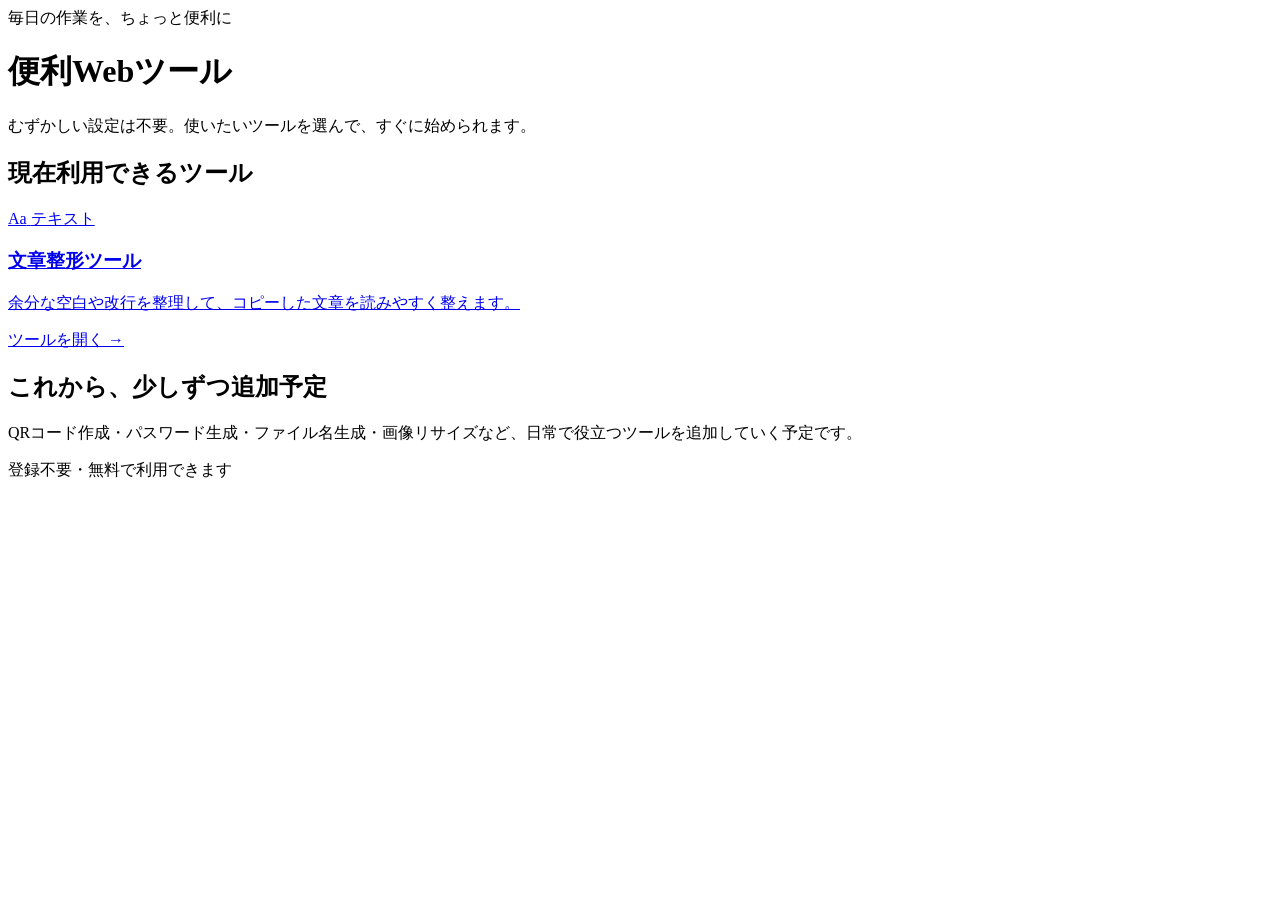
==== index.html @ d4bda5a1 "Add tools home page and README" ====
<!doctype html>
<html lang="ja">
<head>
  <meta charset="utf-8">
  <meta name="viewport" content="width=device-width, initial-scale=1">
  <meta name="theme-color" content="#fff5f8">
  <title>便利Webツール</title>
  <meta name="description" content="文章の整形など、日常の作業を少し便利にするシンプルなWebツール集。">
  <link rel="stylesheet" href="text_formatter/style.css">
</head>
<body>
  <main class="home-shell">
    <header class="home-header">
      <span class="eyebrow">毎日の作業を、ちょっと便利に</span>
      <h1>便利Webツール</h1>
      <p class="lead">むずかしい設定は不要。使いたいツールを選んで、すぐに始められます。</p>
    </header>
    <section aria-labelledby="available-title">
      <h2 id="available-title">現在利用できるツール</h2>
      <div class="tool-grid">
        <!-- ツールを追加するときは、この a.tool-card を複製してリンクと説明を変更します。 -->
        <a class="tool-card" href="text_formatter/index.html">
          <span class="tool-icon" aria-hidden="true">Aa</span>
          <span class="tag">テキスト</span>
          <h3>文章整形ツール</h3>
          <p>余分な空白や改行を整理して、コピーした文章を読みやすく整えます。</p>
          <span class="card-action">ツールを開く <span aria-hidden="true">→</span></span>
        </a>
      </div>
    </section>
    <aside class="coming-soon">
      <h2>これから、少しずつ追加予定</h2>
      <p>QRコード作成・パスワード生成・ファイル名生成・画像リサイズなど、日常で役立つツールを追加していく予定です。</p>
    </aside>
    <footer>登録不要・無料で利用できます</footer>
  </main>
</body>
</html>
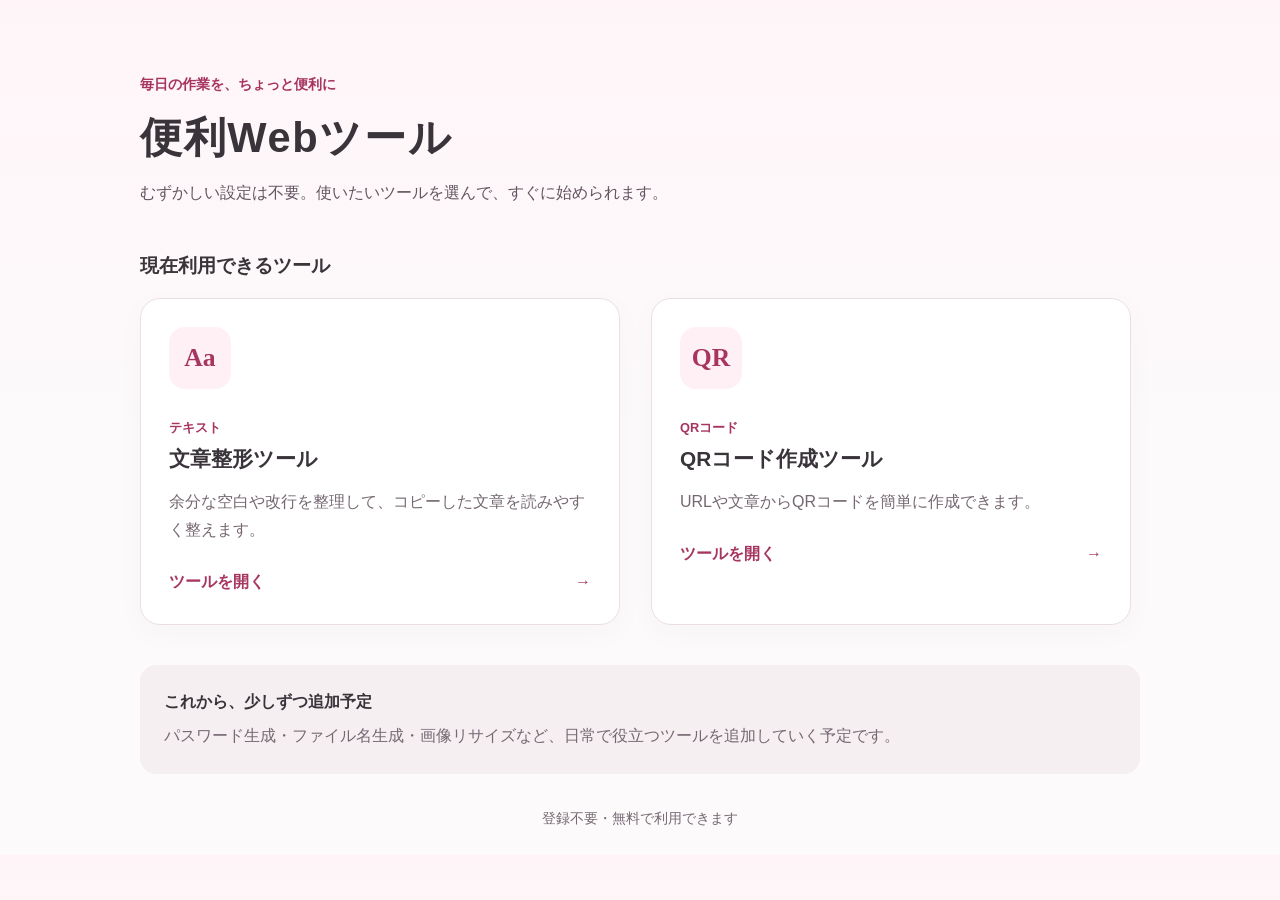
==== commit 85d8a6d1: "Add private browser-based QR generator and tool navigation" ====
--- a/index.html
+++ b/index.html
@@ -7,6 +7,7 @@
   <title>便利Webツール</title>
   <meta name="description" content="文章の整形など、日常の作業を少し便利にするシンプルなWebツール集。">
   <link rel="stylesheet" href="text_formatter/style.css">
+  <script src="source-guard.js" defer></script>
 </head>
 <body>
   <main class="home-shell">
@@ -26,11 +27,18 @@
           <p>余分な空白や改行を整理して、コピーした文章を読みやすく整えます。</p>
           <span class="card-action">ツールを開く <span aria-hidden="true">→</span></span>
         </a>
+        <a class="tool-card" href="qr_generator/index.html">
+          <span class="tool-icon" aria-hidden="true">QR</span>
+          <span class="tag">QRコード</span>
+          <h3>QRコード作成ツール</h3>
+          <p>URLや文章からQRコードを簡単に作成できます。</p>
+          <span class="card-action">ツールを開く <span aria-hidden="true">→</span></span>
+        </a>
       </div>
     </section>
     <aside class="coming-soon">
       <h2>これから、少しずつ追加予定</h2>
-      <p>QRコード作成・パスワード生成・ファイル名生成・画像リサイズなど、日常で役立つツールを追加していく予定です。</p>
+      <p>パスワード生成・ファイル名生成・画像リサイズなど、日常で役立つツールを追加していく予定です。</p>
     </aside>
     <footer>登録不要・無料で利用できます</footer>
   </main>
--- a/text_formatter/style.css
+++ b/text_formatter/style.css
@@ -0,0 +1,100 @@
+/* トップページと文章整形ツールで共有する、白と淡いピンクの配色。 */
+:root {
+  color-scheme: light;
+  --ink: #39333a;
+  --muted: #756872;
+  --accent: #a73560;
+  --accent-dark: #86274a;
+  --pink: #fff0f5;
+  --border: #eadfe5;
+}
+* { box-sizing: border-box; }
+body {
+  margin: 0;
+  background: linear-gradient(180deg, #fff5f8 0, #fcfafb 430px);
+  color: var(--ink);
+  font-family: "Yu Gothic", "Hiragino Kaku Gothic ProN", "Meiryo", sans-serif;
+  font-size: 16px;
+  line-height: 1.75;
+}
+button, textarea, input { font: inherit; }
+button, a, input, textarea { -webkit-tap-highlight-color: transparent; }
+a { color: var(--accent); }
+button, a, input, textarea { outline-offset: 4px; }
+:focus-visible { outline: 3px solid var(--accent); }
+h1, h2, h3, p { margin-top: 0; }
+h1 { font-size: clamp(1.8rem, 5vw, 2.6rem); letter-spacing: .04em; margin-bottom: 12px; line-height: 1.4; }
+h2 { font-size: 1.2rem; line-height: 1.6; margin-bottom: 16px; }
+h3 { font-size: 1.3rem; margin-bottom: 10px; }
+.app-shell, .home-shell { width: min(100% - 40px, 1000px); margin: auto; padding: 32px 0 24px; }
+.home-shell { max-width: 1040px; padding-top: 72px; }
+.app-header { margin-bottom: 30px; }
+.home-header { margin-bottom: 44px; }
+.eyebrow { display: block; color: var(--accent); font-size: .9rem; font-weight: 700; margin-bottom: 12px; }
+.lead { color: #625460; margin-bottom: 12px; }
+.privacy-note, .hint { font-size: .875rem; color: var(--muted); margin-bottom: 0; }
+.privacy-note { display: inline-block; background: white; border-radius: 8px; padding: 8px 12px; }
+.panel { background: white; border: 1px solid var(--border); border-radius: 18px; padding: 28px; margin-bottom: 24px; box-shadow: 0 5px 20px #57304405; }
+.section-heading { display: flex; align-items: center; justify-content: space-between; gap: 16px; margin-bottom: 16px; }
+.section-heading h2 { margin-bottom: 0; }
+.step { display: inline-flex; align-items: center; justify-content: center; width: 32px; height: 32px; border-radius: 50%; background: var(--pink); color: var(--accent); font-size: 1rem; font-weight: 700; flex-shrink: 0; margin-right: 10px; vertical-align: middle; }
+textarea { display: block; width: 100%; min-height: 230px; padding: 18px; border: 1px solid #ccbcc5; border-radius: 12px; background: #fff; color: var(--ink); resize: vertical; line-height: 1.8; }
+textarea::placeholder { color: #827680; opacity: 1; }
+textarea:focus { border-color: var(--accent); }
+textarea[readonly] { background: #fffcfd; }
+.counts { display: flex; flex-wrap: wrap; gap: 10px 32px; margin: 18px 0 8px; }
+.counts div { display: flex; align-items: baseline; gap: 10px; }
+.counts dt { font-size: .875rem; color: var(--muted); }
+.counts dd { font-size: 1.2rem; font-weight: 700; margin: 0; font-variant-numeric: tabular-nums; }
+.section-description { color: var(--muted); margin-bottom: 18px; }
+.options-grid { border: 0; margin: 0; padding: 0; display: grid; grid-template-columns: repeat(2, minmax(0, 1fr)); gap: 12px; }
+.option { display: flex; align-items: flex-start; gap: 12px; padding: 16px; border: 1px solid var(--border); border-radius: 12px; cursor: pointer; }
+.option:hover { background: #fff9fb; }
+.option:has(input:checked) { border-color: #e3aac0; background: #fff6f9; }
+.option input { width: 21px; height: 21px; flex-shrink: 0; margin: 4px 0 0; accent-color: var(--accent); cursor: pointer; }
+.option strong { display: block; font-size: .96rem; font-weight: 700; }
+.option small { display: block; color: var(--muted); font-size: .84rem; line-height: 1.6; margin-top: 5px; }
+.button { border-radius: 10px; min-height: 48px; padding: 10px 22px; border: 1px solid transparent; cursor: pointer; font-weight: 700; transition: background .15s; }
+.button-primary { background: var(--accent); color: white; min-height: 56px; padding: 12px 38px; font-size: 1.1rem; }
+.button-primary:hover:not(:disabled) { background: var(--accent-dark); }
+.button-secondary { background: var(--pink); color: var(--accent-dark); border-color: #e9b9cc; }
+.button-secondary:hover:not(:disabled) { background: #ffe2ed; }
+.button-quiet { background: #faf7f9; border-color: var(--border); color: #66565f; }
+.button-quiet:hover:not(:disabled) { background: #f2eaf0; }
+.button:disabled { opacity: .5; cursor: default; }
+.format-action { display: flex; align-items: center; justify-content: center; gap: 4px; margin: 26px 0 12px; }
+.format-action + .hint { text-align: center; }
+.result-panel { border-top: 4px solid #efbfd2; }
+.status { color: var(--accent-dark); min-height: 28px; margin: 12px 0 0; font-weight: 700; }
+.status.error { color: #a12c30; }
+dialog { width: min(440px, calc(100% - 32px)); border: 1px solid var(--border); border-radius: 18px; padding: 28px; color: var(--ink); box-shadow: 0 20px 80px #39203030; }
+dialog::backdrop { background: #39203060; }
+.dialog-actions { display: flex; flex-wrap: wrap; justify-content: flex-end; gap: 12px; }
+.dialog-actions .button-primary { min-height: 48px; font-size: 1rem; padding: 10px 22px; }
+footer { text-align: center; font-size: .875rem; color: var(--muted); margin-top: 32px; }
+.sr-only { position: absolute; width: 1px; height: 1px; padding: 0; margin: -1px; overflow: hidden; clip: rect(0, 0, 0, 0); white-space: nowrap; border: 0; }
+/* 新しいツールのカードは、このグリッドに追加するだけで並びます。 */
+.tool-grid { display: grid; grid-template-columns: repeat(auto-fit, minmax(min(100%, 280px), 1fr)); gap: 22px; }
+.tool-card { display: block; max-width: 480px; background: white; border: 1px solid var(--border); border-radius: 20px; padding: 28px; color: var(--ink); text-decoration: none; box-shadow: 0 8px 28px #7a3d5508; transition: border-color .15s, box-shadow .15s; }
+.tool-card:hover { border-color: #d285a3; box-shadow: 0 8px 28px #7a3d5514; }
+.tool-icon { display: flex; align-items: center; justify-content: center; width: 62px; height: 62px; border-radius: 16px; background: var(--pink); color: var(--accent); font-size: 1.6rem; font-family: Georgia, serif; font-weight: 700; margin-bottom: 24px; }
+.tag { color: var(--accent); font-size: .8rem; font-weight: 700; }
+.tool-card p { color: var(--muted); margin-bottom: 24px; }
+.card-action { color: var(--accent); font-weight: 700; display: flex; justify-content: space-between; }
+.coming-soon { margin-top: 40px; padding: 24px; border-radius: 16px; background: #f5eff2; }
+.coming-soon h2 { font-size: 1rem; margin-bottom: 8px; }
+.coming-soon p { color: var(--muted); margin-bottom: 0; }
+/* 狭い画面ではチェック項目を1列にして、操作しやすさを保ちます。 */
+@media (max-width: 640px) {
+  .app-shell, .home-shell { width: calc(100% - 28px); padding-top: 20px; }
+  .home-shell { padding-top: 42px; }
+  .panel { padding: 20px 16px; border-radius: 14px; }
+  .options-grid { grid-template-columns: 1fr; }
+  .section-heading { align-items: flex-start; flex-wrap: wrap; gap: 12px; }
+  .section-heading h2 { font-size: 1.05rem; }
+  .button { padding-left: 18px; padding-right: 18px; }
+  textarea { padding: 14px; }
+  .counts { gap: 8px 20px; }
+  .format-action .button { flex: 1; padding-left: 12px; padding-right: 12px; }
+  .tool-card { padding: 24px; }
+}
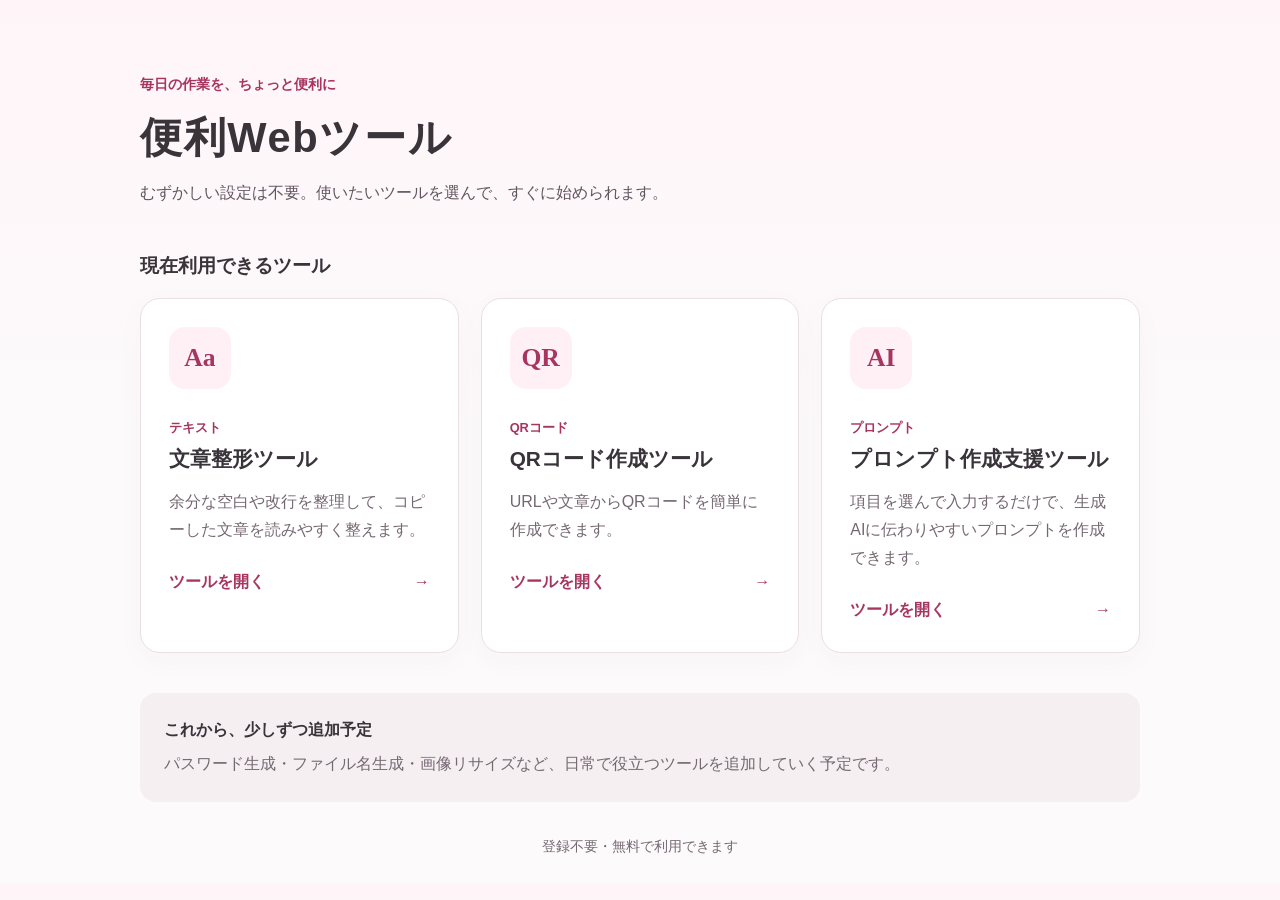
==== commit c79e3576: "Add beginner-friendly prompt builder tool" ====
--- a/index.html
+++ b/index.html
@@ -34,6 +34,13 @@
           <p>URLや文章からQRコードを簡単に作成できます。</p>
           <span class="card-action">ツールを開く <span aria-hidden="true">→</span></span>
         </a>
+        <a class="tool-card" href="prompt_builder/">
+          <span class="tool-icon" aria-hidden="true">AI</span>
+          <span class="tag">プロンプト</span>
+          <h3>プロンプト作成支援ツール</h3>
+          <p>項目を選んで入力するだけで、生成AIに伝わりやすいプロンプトを作成できます。</p>
+          <span class="card-action">ツールを開く <span aria-hidden="true">→</span></span>
+        </a>
       </div>
     </section>
     <aside class="coming-soon">
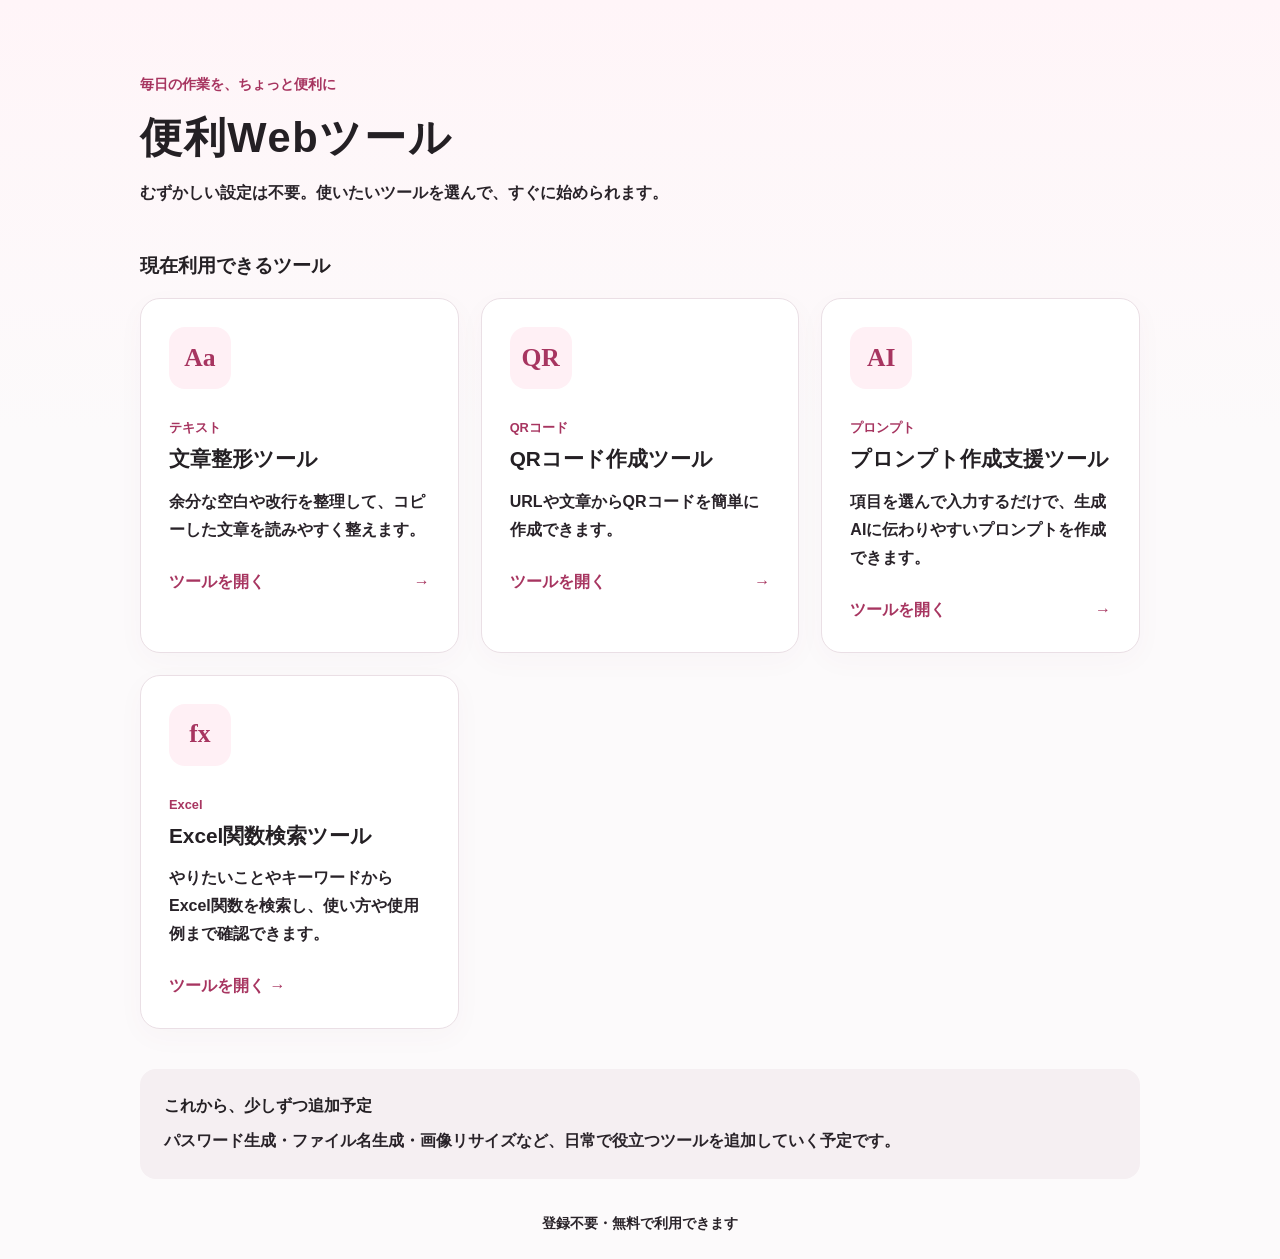
==== commit 3c307de8: "Add Excel function search with 201 functions and beginner guides" ====
--- a/index.html
+++ b/index.html
@@ -41,6 +41,13 @@
           <p>項目を選んで入力するだけで、生成AIに伝わりやすいプロンプトを作成できます。</p>
           <span class="card-action">ツールを開く <span aria-hidden="true">→</span></span>
         </a>
+        <a class="tool-card" href="excel_function_search/index.html">
+          <span class="tool-icon" aria-hidden="true">fx</span>
+          <span class="tag">Excel</span>
+          <h3>Excel関数検索ツール</h3>
+          <p>やりたいことやキーワードからExcel関数を検索し、使い方や使用例まで確認できます。</p>
+          <span class="card-action">ツールを開く →</span>
+        </a>
       </div>
     </section>
     <aside class="coming-soon">
--- a/text_formatter/style.css
+++ b/text_formatter/style.css
@@ -1,8 +1,8 @@
-/* トップページと文章整形ツールで共有する、白と淡いピンクの配色。 */
+/* 一覧と3つのアプリで共有する、白と淡いピンク・読みやすい濃い文字。 */
 :root {
   color-scheme: light;
-  --ink: #39333a;
-  --muted: #756872;
+  --ink: #242024;
+  --muted: #342e34;
   --accent: #a73560;
   --accent-dark: #86274a;
   --pink: #fff0f5;
@@ -15,6 +15,7 @@
   color: var(--ink);
   font-family: "Yu Gothic", "Hiragino Kaku Gothic ProN", "Meiryo", sans-serif;
   font-size: 16px;
+  font-weight: 500;
   line-height: 1.75;
 }
 button, textarea, input { font: inherit; }
@@ -31,7 +32,7 @@
 .app-header { margin-bottom: 30px; }
 .home-header { margin-bottom: 44px; }
 .eyebrow { display: block; color: var(--accent); font-size: .9rem; font-weight: 700; margin-bottom: 12px; }
-.lead { color: #625460; margin-bottom: 12px; }
+.lead { color: #292329; margin-bottom: 12px; }
 .privacy-note, .hint { font-size: .875rem; color: var(--muted); margin-bottom: 0; }
 .privacy-note { display: inline-block; background: white; border-radius: 8px; padding: 8px 12px; }
 .panel { background: white; border: 1px solid var(--border); border-radius: 18px; padding: 28px; margin-bottom: 24px; box-shadow: 0 5px 20px #57304405; }
@@ -39,7 +40,7 @@
 .section-heading h2 { margin-bottom: 0; }
 .step { display: inline-flex; align-items: center; justify-content: center; width: 32px; height: 32px; border-radius: 50%; background: var(--pink); color: var(--accent); font-size: 1rem; font-weight: 700; flex-shrink: 0; margin-right: 10px; vertical-align: middle; }
 textarea { display: block; width: 100%; min-height: 230px; padding: 18px; border: 1px solid #ccbcc5; border-radius: 12px; background: #fff; color: var(--ink); resize: vertical; line-height: 1.8; }
-textarea::placeholder { color: #827680; opacity: 1; }
+textarea::placeholder, input::placeholder { color: #514750; font-weight: 600; opacity: 1; }
 textarea:focus { border-color: var(--accent); }
 textarea[readonly] { background: #fffcfd; }
 .counts { display: flex; flex-wrap: wrap; gap: 10px 32px; margin: 18px 0 8px; }
@@ -59,7 +60,7 @@
 .button-primary:hover:not(:disabled) { background: var(--accent-dark); }
 .button-secondary { background: var(--pink); color: var(--accent-dark); border-color: #e9b9cc; }
 .button-secondary:hover:not(:disabled) { background: #ffe2ed; }
-.button-quiet { background: #faf7f9; border-color: var(--border); color: #66565f; }
+.button-quiet { background: #faf7f9; border-color: var(--border); color: var(--muted); }
 .button-quiet:hover:not(:disabled) { background: #f2eaf0; }
 .button:disabled { opacity: .5; cursor: default; }
 .format-action { display: flex; align-items: center; justify-content: center; gap: 4px; margin: 26px 0 12px; }
@@ -84,6 +85,12 @@
 .coming-soon { margin-top: 40px; padding: 24px; border-radius: 16px; background: #f5eff2; }
 .coming-soon h2 { font-size: 1rem; margin-bottom: 8px; }
 .coming-soon p { color: var(--muted); margin-bottom: 0; }
+/* 小さな補足説明も薄くせず、本文と同じようにはっきり表示します。 */
+.lead, .hint, .privacy-note, .section-description, .option small,
+.counts dt, .tool-card p, .coming-soon p, footer {
+  color: #292329;
+  font-weight: 600;
+}
 /* 狭い画面ではチェック項目を1列にして、操作しやすさを保ちます。 */
 @media (max-width: 640px) {
   .app-shell, .home-shell { width: calc(100% - 28px); padding-top: 20px; }
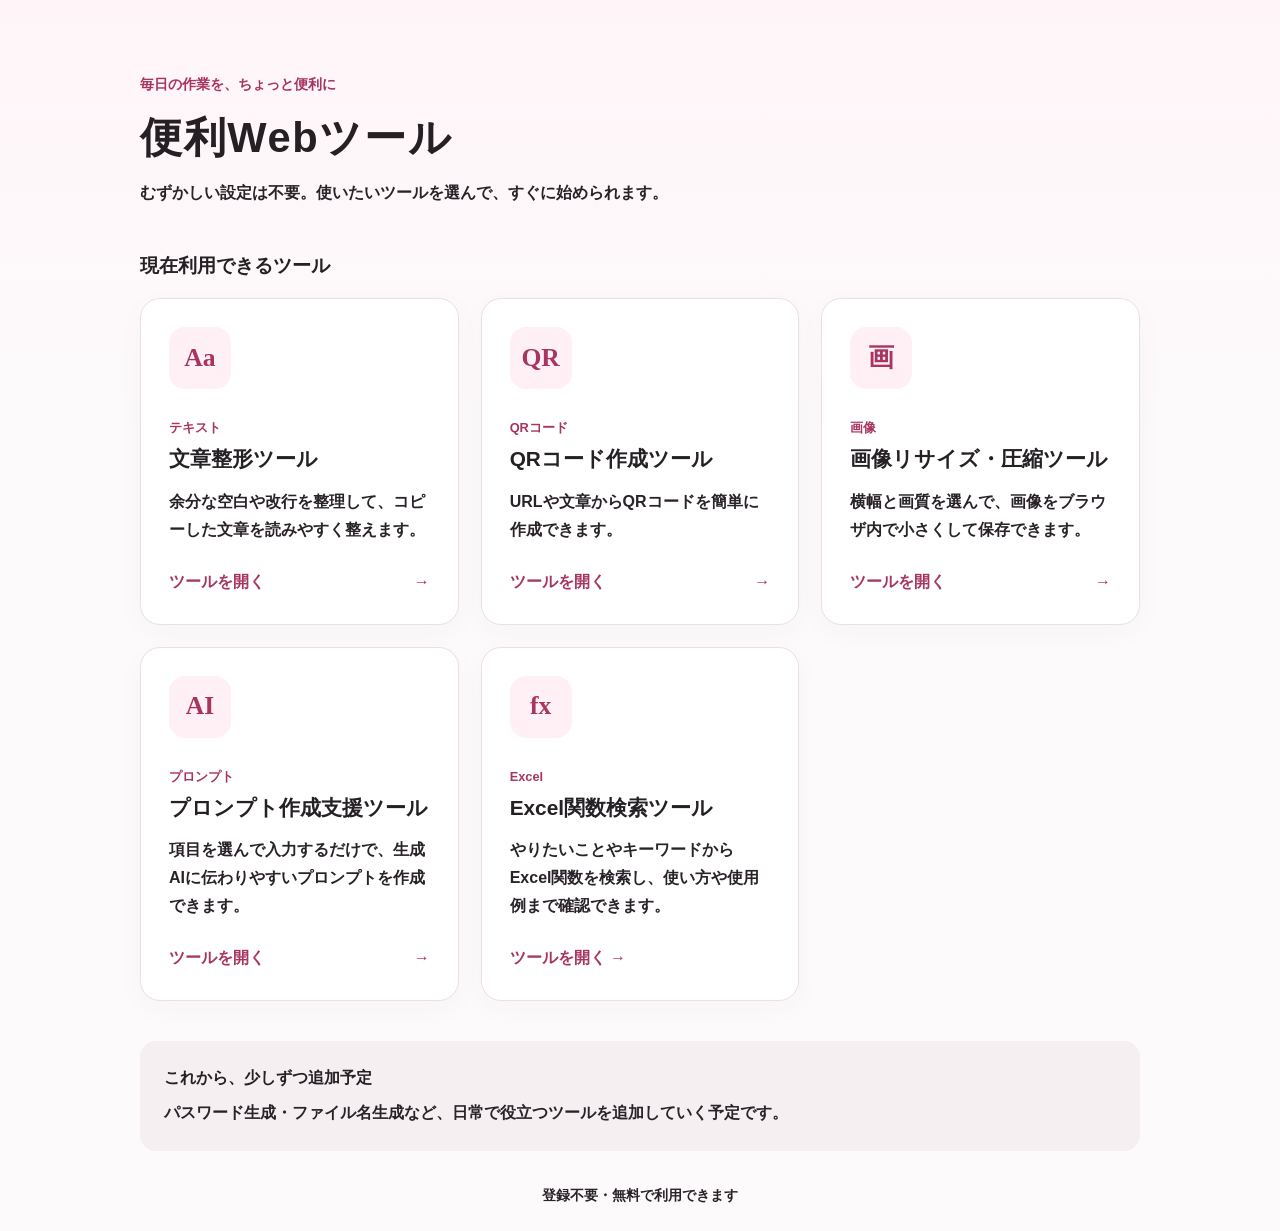
==== commit f8cbf785: "Link image resizer from tools home page and update README" ====
--- a/index.html
+++ b/index.html
@@ -34,6 +34,13 @@
           <p>URLや文章からQRコードを簡単に作成できます。</p>
           <span class="card-action">ツールを開く <span aria-hidden="true">→</span></span>
         </a>
+        <a class="tool-card" href="image_resizer/">
+          <span class="tool-icon" aria-hidden="true">画</span>
+          <span class="tag">画像</span>
+          <h3>画像リサイズ・圧縮ツール</h3>
+          <p>横幅と画質を選んで、画像をブラウザ内で小さくして保存できます。</p>
+          <span class="card-action">ツールを開く <span aria-hidden="true">→</span></span>
+        </a>
         <a class="tool-card" href="prompt_builder/">
           <span class="tool-icon" aria-hidden="true">AI</span>
           <span class="tag">プロンプト</span>
@@ -52,7 +59,7 @@
     </section>
     <aside class="coming-soon">
       <h2>これから、少しずつ追加予定</h2>
-      <p>パスワード生成・ファイル名生成・画像リサイズなど、日常で役立つツールを追加していく予定です。</p>
+      <p>パスワード生成・ファイル名生成など、日常で役立つツールを追加していく予定です。</p>
     </aside>
     <footer>登録不要・無料で利用できます</footer>
   </main>
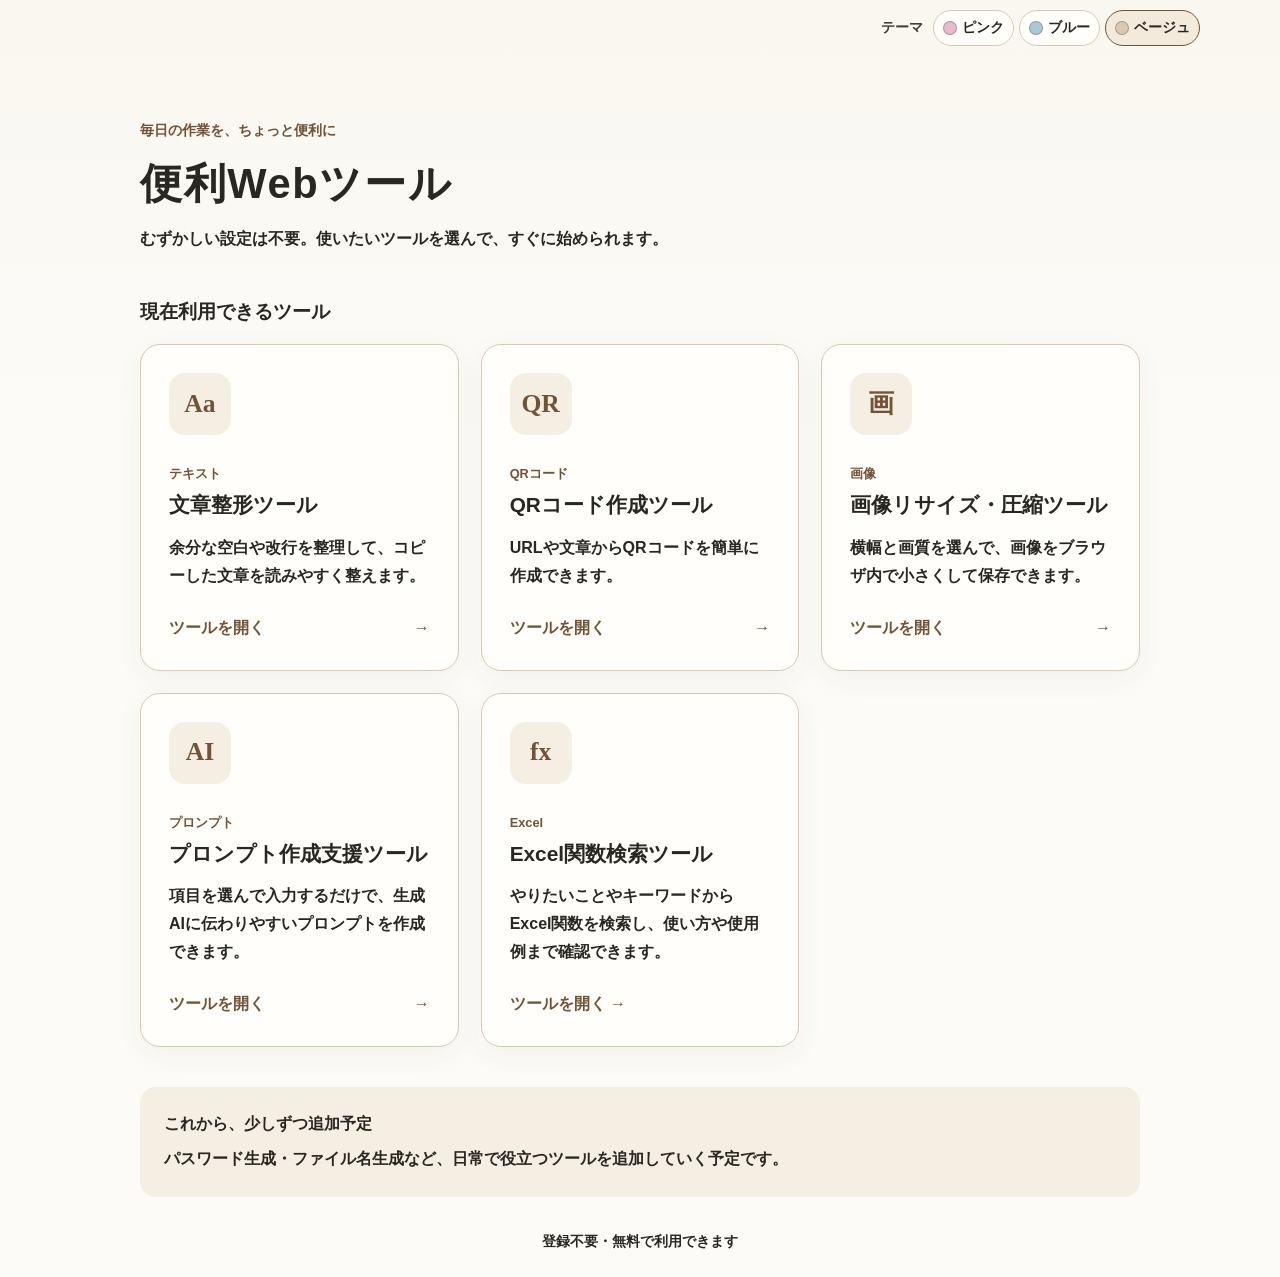
==== commit f25e8eb6: "Add shared pastel theme switcher across tools" ====
--- a/index.html
+++ b/index.html
@@ -1,67 +1,68 @@
-<!doctype html>
-<html lang="ja">
-<head>
-  <meta charset="utf-8">
-  <meta name="viewport" content="width=device-width, initial-scale=1">
-  <meta name="theme-color" content="#fff5f8">
-  <title>便利Webツール</title>
-  <meta name="description" content="文章の整形など、日常の作業を少し便利にするシンプルなWebツール集。">
-  <link rel="stylesheet" href="text_formatter/style.css">
-  <script src="source-guard.js" defer></script>
-</head>
-<body>
-  <main class="home-shell">
-    <header class="home-header">
-      <span class="eyebrow">毎日の作業を、ちょっと便利に</span>
-      <h1>便利Webツール</h1>
-      <p class="lead">むずかしい設定は不要。使いたいツールを選んで、すぐに始められます。</p>
-    </header>
-    <section aria-labelledby="available-title">
-      <h2 id="available-title">現在利用できるツール</h2>
-      <div class="tool-grid">
-        <!-- ツールを追加するときは、この a.tool-card を複製してリンクと説明を変更します。 -->
-        <a class="tool-card" href="text_formatter/index.html">
-          <span class="tool-icon" aria-hidden="true">Aa</span>
-          <span class="tag">テキスト</span>
-          <h3>文章整形ツール</h3>
-          <p>余分な空白や改行を整理して、コピーした文章を読みやすく整えます。</p>
-          <span class="card-action">ツールを開く <span aria-hidden="true">→</span></span>
-        </a>
-        <a class="tool-card" href="qr_generator/index.html">
-          <span class="tool-icon" aria-hidden="true">QR</span>
-          <span class="tag">QRコード</span>
-          <h3>QRコード作成ツール</h3>
-          <p>URLや文章からQRコードを簡単に作成できます。</p>
-          <span class="card-action">ツールを開く <span aria-hidden="true">→</span></span>
-        </a>
-        <a class="tool-card" href="image_resizer/">
-          <span class="tool-icon" aria-hidden="true">画</span>
-          <span class="tag">画像</span>
-          <h3>画像リサイズ・圧縮ツール</h3>
-          <p>横幅と画質を選んで、画像をブラウザ内で小さくして保存できます。</p>
-          <span class="card-action">ツールを開く <span aria-hidden="true">→</span></span>
-        </a>
-        <a class="tool-card" href="prompt_builder/">
-          <span class="tool-icon" aria-hidden="true">AI</span>
-          <span class="tag">プロンプト</span>
-          <h3>プロンプト作成支援ツール</h3>
-          <p>項目を選んで入力するだけで、生成AIに伝わりやすいプロンプトを作成できます。</p>
-          <span class="card-action">ツールを開く <span aria-hidden="true">→</span></span>
-        </a>
-        <a class="tool-card" href="excel_function_search/index.html">
-          <span class="tool-icon" aria-hidden="true">fx</span>
-          <span class="tag">Excel</span>
-          <h3>Excel関数検索ツール</h3>
-          <p>やりたいことやキーワードからExcel関数を検索し、使い方や使用例まで確認できます。</p>
-          <span class="card-action">ツールを開く →</span>
-        </a>
-      </div>
-    </section>
-    <aside class="coming-soon">
-      <h2>これから、少しずつ追加予定</h2>
-      <p>パスワード生成・ファイル名生成など、日常で役立つツールを追加していく予定です。</p>
-    </aside>
-    <footer>登録不要・無料で利用できます</footer>
-  </main>
-</body>
-</html>
+<!doctype html>
+<html lang="ja">
+<head>
+  <meta charset="utf-8">
+  <meta name="viewport" content="width=device-width, initial-scale=1">
+  <meta name="theme-color" content="#fff5f8">
+  <title>便利Webツール</title>
+  <meta name="description" content="文章の整形など、日常の作業を少し便利にするシンプルなWebツール集。">
+  <link rel="stylesheet" href="text_formatter/style.css?v=67001dac3128"><link rel="stylesheet" href="theme.css?v=1"><script src="theme.js?v=1"></script>
+  <script src="source-guard.js" defer></script>
+</head>
+<body>
+  <main class="home-shell">
+    <header class="home-header">
+      <span class="eyebrow">毎日の作業を、ちょっと便利に</span>
+      <h1>便利Webツール</h1>
+      <p class="lead">むずかしい設定は不要。使いたいツールを選んで、すぐに始められます。</p>
+    </header>
+    <section aria-labelledby="available-title">
+      <h2 id="available-title">現在利用できるツール</h2>
+      <div class="tool-grid">
+        <!-- ツールを追加するときは、この a.tool-card を複製してリンクと説明を変更します。 -->
+        <a class="tool-card" href="text_formatter/index.html">
+          <span class="tool-icon" aria-hidden="true">Aa</span>
+          <span class="tag">テキスト</span>
+          <h3>文章整形ツール</h3>
+          <p>余分な空白や改行を整理して、コピーした文章を読みやすく整えます。</p>
+          <span class="card-action">ツールを開く <span aria-hidden="true">→</span></span>
+        </a>
+        <a class="tool-card" href="qr_generator/index.html">
+          <span class="tool-icon" aria-hidden="true">QR</span>
+          <span class="tag">QRコード</span>
+          <h3>QRコード作成ツール</h3>
+          <p>URLや文章からQRコードを簡単に作成できます。</p>
+          <span class="card-action">ツールを開く <span aria-hidden="true">→</span></span>
+        </a>
+        <a class="tool-card" href="image_resizer/">
+          <span class="tool-icon" aria-hidden="true">画</span>
+          <span class="tag">画像</span>
+          <h3>画像リサイズ・圧縮ツール</h3>
+          <p>横幅と画質を選んで、画像をブラウザ内で小さくして保存できます。</p>
+          <span class="card-action">ツールを開く <span aria-hidden="true">→</span></span>
+        </a>
+        <a class="tool-card" href="prompt_builder/">
+          <span class="tool-icon" aria-hidden="true">AI</span>
+          <span class="tag">プロンプト</span>
+          <h3>プロンプト作成支援ツール</h3>
+          <p>項目を選んで入力するだけで、生成AIに伝わりやすいプロンプトを作成できます。</p>
+          <span class="card-action">ツールを開く <span aria-hidden="true">→</span></span>
+        </a>
+        <a class="tool-card" href="excel_function_search/index.html">
+          <span class="tool-icon" aria-hidden="true">fx</span>
+          <span class="tag">Excel</span>
+          <h3>Excel関数検索ツール</h3>
+          <p>やりたいことやキーワードからExcel関数を検索し、使い方や使用例まで確認できます。</p>
+          <span class="card-action">ツールを開く →</span>
+        </a>
+      </div>
+    </section>
+    <aside class="coming-soon">
+      <h2>これから、少しずつ追加予定</h2>
+      <p>パスワード生成・ファイル名生成など、日常で役立つツールを追加していく予定です。</p>
+    </aside>
+    <footer>登録不要・無料で利用できます</footer>
+  </main>
+</body>
+</html>
+
--- a/text_formatter/style.css
+++ b/text_formatter/style.css
@@ -1,107 +1,108 @@
-/* 一覧と3つのアプリで共有する、白と淡いピンク・読みやすい濃い文字。 */
-:root {
-  color-scheme: light;
-  --ink: #242024;
-  --muted: #342e34;
-  --accent: #a73560;
-  --accent-dark: #86274a;
-  --pink: #fff0f5;
-  --border: #eadfe5;
-}
-* { box-sizing: border-box; }
-body {
-  margin: 0;
-  background: linear-gradient(180deg, #fff5f8 0, #fcfafb 430px);
-  color: var(--ink);
-  font-family: "Yu Gothic", "Hiragino Kaku Gothic ProN", "Meiryo", sans-serif;
-  font-size: 16px;
-  font-weight: 500;
-  line-height: 1.75;
-}
-button, textarea, input { font: inherit; }
-button, a, input, textarea { -webkit-tap-highlight-color: transparent; }
-a { color: var(--accent); }
-button, a, input, textarea { outline-offset: 4px; }
-:focus-visible { outline: 3px solid var(--accent); }
-h1, h2, h3, p { margin-top: 0; }
-h1 { font-size: clamp(1.8rem, 5vw, 2.6rem); letter-spacing: .04em; margin-bottom: 12px; line-height: 1.4; }
-h2 { font-size: 1.2rem; line-height: 1.6; margin-bottom: 16px; }
-h3 { font-size: 1.3rem; margin-bottom: 10px; }
-.app-shell, .home-shell { width: min(100% - 40px, 1000px); margin: auto; padding: 32px 0 24px; }
-.home-shell { max-width: 1040px; padding-top: 72px; }
-.app-header { margin-bottom: 30px; }
-.home-header { margin-bottom: 44px; }
-.eyebrow { display: block; color: var(--accent); font-size: .9rem; font-weight: 700; margin-bottom: 12px; }
-.lead { color: #292329; margin-bottom: 12px; }
-.privacy-note, .hint { font-size: .875rem; color: var(--muted); margin-bottom: 0; }
-.privacy-note { display: inline-block; background: white; border-radius: 8px; padding: 8px 12px; }
-.panel { background: white; border: 1px solid var(--border); border-radius: 18px; padding: 28px; margin-bottom: 24px; box-shadow: 0 5px 20px #57304405; }
-.section-heading { display: flex; align-items: center; justify-content: space-between; gap: 16px; margin-bottom: 16px; }
-.section-heading h2 { margin-bottom: 0; }
-.step { display: inline-flex; align-items: center; justify-content: center; width: 32px; height: 32px; border-radius: 50%; background: var(--pink); color: var(--accent); font-size: 1rem; font-weight: 700; flex-shrink: 0; margin-right: 10px; vertical-align: middle; }
-textarea { display: block; width: 100%; min-height: 230px; padding: 18px; border: 1px solid #ccbcc5; border-radius: 12px; background: #fff; color: var(--ink); resize: vertical; line-height: 1.8; }
-textarea::placeholder, input::placeholder { color: #514750; font-weight: 600; opacity: 1; }
-textarea:focus { border-color: var(--accent); }
-textarea[readonly] { background: #fffcfd; }
-.counts { display: flex; flex-wrap: wrap; gap: 10px 32px; margin: 18px 0 8px; }
-.counts div { display: flex; align-items: baseline; gap: 10px; }
-.counts dt { font-size: .875rem; color: var(--muted); }
-.counts dd { font-size: 1.2rem; font-weight: 700; margin: 0; font-variant-numeric: tabular-nums; }
-.section-description { color: var(--muted); margin-bottom: 18px; }
-.options-grid { border: 0; margin: 0; padding: 0; display: grid; grid-template-columns: repeat(2, minmax(0, 1fr)); gap: 12px; }
-.option { display: flex; align-items: flex-start; gap: 12px; padding: 16px; border: 1px solid var(--border); border-radius: 12px; cursor: pointer; }
-.option:hover { background: #fff9fb; }
-.option:has(input:checked) { border-color: #e3aac0; background: #fff6f9; }
-.option input { width: 21px; height: 21px; flex-shrink: 0; margin: 4px 0 0; accent-color: var(--accent); cursor: pointer; }
-.option strong { display: block; font-size: .96rem; font-weight: 700; }
-.option small { display: block; color: var(--muted); font-size: .84rem; line-height: 1.6; margin-top: 5px; }
-.button { border-radius: 10px; min-height: 48px; padding: 10px 22px; border: 1px solid transparent; cursor: pointer; font-weight: 700; transition: background .15s; }
-.button-primary { background: var(--accent); color: white; min-height: 56px; padding: 12px 38px; font-size: 1.1rem; }
-.button-primary:hover:not(:disabled) { background: var(--accent-dark); }
-.button-secondary { background: var(--pink); color: var(--accent-dark); border-color: #e9b9cc; }
-.button-secondary:hover:not(:disabled) { background: #ffe2ed; }
-.button-quiet { background: #faf7f9; border-color: var(--border); color: var(--muted); }
-.button-quiet:hover:not(:disabled) { background: #f2eaf0; }
-.button:disabled { opacity: .5; cursor: default; }
-.format-action { display: flex; align-items: center; justify-content: center; gap: 4px; margin: 26px 0 12px; }
-.format-action + .hint { text-align: center; }
-.result-panel { border-top: 4px solid #efbfd2; }
-.status { color: var(--accent-dark); min-height: 28px; margin: 12px 0 0; font-weight: 700; }
-.status.error { color: #a12c30; }
-dialog { width: min(440px, calc(100% - 32px)); border: 1px solid var(--border); border-radius: 18px; padding: 28px; color: var(--ink); box-shadow: 0 20px 80px #39203030; }
-dialog::backdrop { background: #39203060; }
-.dialog-actions { display: flex; flex-wrap: wrap; justify-content: flex-end; gap: 12px; }
-.dialog-actions .button-primary { min-height: 48px; font-size: 1rem; padding: 10px 22px; }
-footer { text-align: center; font-size: .875rem; color: var(--muted); margin-top: 32px; }
-.sr-only { position: absolute; width: 1px; height: 1px; padding: 0; margin: -1px; overflow: hidden; clip: rect(0, 0, 0, 0); white-space: nowrap; border: 0; }
-/* 新しいツールのカードは、このグリッドに追加するだけで並びます。 */
-.tool-grid { display: grid; grid-template-columns: repeat(auto-fit, minmax(min(100%, 280px), 1fr)); gap: 22px; }
-.tool-card { display: block; max-width: 480px; background: white; border: 1px solid var(--border); border-radius: 20px; padding: 28px; color: var(--ink); text-decoration: none; box-shadow: 0 8px 28px #7a3d5508; transition: border-color .15s, box-shadow .15s; }
-.tool-card:hover { border-color: #d285a3; box-shadow: 0 8px 28px #7a3d5514; }
-.tool-icon { display: flex; align-items: center; justify-content: center; width: 62px; height: 62px; border-radius: 16px; background: var(--pink); color: var(--accent); font-size: 1.6rem; font-family: Georgia, serif; font-weight: 700; margin-bottom: 24px; }
-.tag { color: var(--accent); font-size: .8rem; font-weight: 700; }
-.tool-card p { color: var(--muted); margin-bottom: 24px; }
-.card-action { color: var(--accent); font-weight: 700; display: flex; justify-content: space-between; }
-.coming-soon { margin-top: 40px; padding: 24px; border-radius: 16px; background: #f5eff2; }
-.coming-soon h2 { font-size: 1rem; margin-bottom: 8px; }
-.coming-soon p { color: var(--muted); margin-bottom: 0; }
-/* 小さな補足説明も薄くせず、本文と同じようにはっきり表示します。 */
-.lead, .hint, .privacy-note, .section-description, .option small,
-.counts dt, .tool-card p, .coming-soon p, footer {
-  color: #292329;
-  font-weight: 600;
-}
-/* 狭い画面ではチェック項目を1列にして、操作しやすさを保ちます。 */
-@media (max-width: 640px) {
-  .app-shell, .home-shell { width: calc(100% - 28px); padding-top: 20px; }
-  .home-shell { padding-top: 42px; }
-  .panel { padding: 20px 16px; border-radius: 14px; }
-  .options-grid { grid-template-columns: 1fr; }
-  .section-heading { align-items: flex-start; flex-wrap: wrap; gap: 12px; }
-  .section-heading h2 { font-size: 1.05rem; }
-  .button { padding-left: 18px; padding-right: 18px; }
-  textarea { padding: 14px; }
-  .counts { gap: 8px 20px; }
-  .format-action .button { flex: 1; padding-left: 12px; padding-right: 12px; }
-  .tool-card { padding: 24px; }
-}
+/* 一覧と3つのアプリで共有する、白と淡いピンク・読みやすい濃い文字。 */
+:root {
+  color-scheme: light;
+  --ink: var(--text-color);
+  --muted: var(--muted-color);
+  --accent: var(--accent-color);
+  --accent-dark: var(--accent-hover);
+  --pink: var(--surface-soft);
+  --border: var(--border-color);
+}
+* { box-sizing: border-box; }
+body {
+  margin: 0;
+  background: linear-gradient(180deg, var(--bg-color) 0, var(--bg-end) 430px);
+  color: var(--ink);
+  font-family: "Yu Gothic", "Hiragino Kaku Gothic ProN", "Meiryo", sans-serif;
+  font-size: 16px;
+  font-weight: 500;
+  line-height: 1.75;
+}
+button, textarea, input { font: inherit; }
+button, a, input, textarea { -webkit-tap-highlight-color: transparent; }
+a { color: var(--accent); }
+button, a, input, textarea { outline-offset: 4px; }
+:focus-visible { outline: 3px solid var(--accent); }
+h1, h2, h3, p { margin-top: 0; }
+h1 { font-size: clamp(1.8rem, 5vw, 2.6rem); letter-spacing: .04em; margin-bottom: 12px; line-height: 1.4; }
+h2 { font-size: 1.2rem; line-height: 1.6; margin-bottom: 16px; }
+h3 { font-size: 1.3rem; margin-bottom: 10px; }
+.app-shell, .home-shell { width: min(100% - 40px, 1000px); margin: auto; padding: 32px 0 24px; }
+.home-shell { max-width: 1040px; padding-top: 72px; }
+.app-header { margin-bottom: 30px; }
+.home-header { margin-bottom: 44px; }
+.eyebrow { display: block; color: var(--accent); font-size: .9rem; font-weight: 700; margin-bottom: 12px; }
+.lead { color: var(--text-color); margin-bottom: 12px; }
+.privacy-note, .hint { font-size: .875rem; color: var(--muted); margin-bottom: 0; }
+.privacy-note { display: inline-block; background: white; border-radius: 8px; padding: 8px 12px; }
+.panel { background: white; border: 1px solid var(--border); border-radius: 18px; padding: 28px; margin-bottom: 24px; box-shadow: 0 5px 20px var(--shadow-color); }
+.section-heading { display: flex; align-items: center; justify-content: space-between; gap: 16px; margin-bottom: 16px; }
+.section-heading h2 { margin-bottom: 0; }
+.step { display: inline-flex; align-items: center; justify-content: center; width: 32px; height: 32px; border-radius: 50%; background: var(--pink); color: var(--accent); font-size: 1rem; font-weight: 700; flex-shrink: 0; margin-right: 10px; vertical-align: middle; }
+textarea { display: block; width: 100%; min-height: 230px; padding: 18px; border: 1px solid var(--input-border); border-radius: 12px; background: #fff; color: var(--ink); resize: vertical; line-height: 1.8; }
+textarea::placeholder, input::placeholder { color: var(--muted-color); font-weight: 600; opacity: 1; }
+textarea:focus { border-color: var(--accent); }
+textarea[readonly] { background: var(--surface); }
+.counts { display: flex; flex-wrap: wrap; gap: 10px 32px; margin: 18px 0 8px; }
+.counts div { display: flex; align-items: baseline; gap: 10px; }
+.counts dt { font-size: .875rem; color: var(--muted); }
+.counts dd { font-size: 1.2rem; font-weight: 700; margin: 0; font-variant-numeric: tabular-nums; }
+.section-description { color: var(--muted); margin-bottom: 18px; }
+.options-grid { border: 0; margin: 0; padding: 0; display: grid; grid-template-columns: repeat(2, minmax(0, 1fr)); gap: 12px; }
+.option { display: flex; align-items: flex-start; gap: 12px; padding: 16px; border: 1px solid var(--border); border-radius: 12px; cursor: pointer; }
+.option:hover { background: var(--surface-hover); }
+.option:has(input:checked) { border-color: var(--accent-border); background: var(--surface-selected); }
+.option input { width: 21px; height: 21px; flex-shrink: 0; margin: 4px 0 0; accent-color: var(--accent); cursor: pointer; }
+.option strong { display: block; font-size: .96rem; font-weight: 700; }
+.option small { display: block; color: var(--muted); font-size: .84rem; line-height: 1.6; margin-top: 5px; }
+.button { border-radius: 10px; min-height: 48px; padding: 10px 22px; border: 1px solid transparent; cursor: pointer; font-weight: 700; transition: background .15s; }
+.button-primary { background: var(--accent); color: white; min-height: 56px; padding: 12px 38px; font-size: 1.1rem; }
+.button-primary:hover:not(:disabled) { background: var(--accent-dark); }
+.button-secondary { background: var(--pink); color: var(--accent-dark); border-color: var(--accent-border); }
+.button-secondary:hover:not(:disabled) { background: var(--surface-hover); }
+.button-quiet { background: var(--surface-soft); border-color: var(--border); color: var(--muted); }
+.button-quiet:hover:not(:disabled) { background: var(--surface-hover); }
+.button:disabled { opacity: .5; cursor: default; }
+.format-action { display: flex; align-items: center; justify-content: center; gap: 4px; margin: 26px 0 12px; }
+.format-action + .hint { text-align: center; }
+.result-panel { border-top: 4px solid var(--accent-border); }
+.status { color: var(--accent-dark); min-height: 28px; margin: 12px 0 0; font-weight: 700; }
+.status.error { color: #a12c30; }
+dialog { width: min(440px, calc(100% - 32px)); border: 1px solid var(--border); border-radius: 18px; padding: 28px; color: var(--ink); box-shadow: 0 20px 80px #39203030; }
+dialog::backdrop { background: #39203060; }
+.dialog-actions { display: flex; flex-wrap: wrap; justify-content: flex-end; gap: 12px; }
+.dialog-actions .button-primary { min-height: 48px; font-size: 1rem; padding: 10px 22px; }
+footer { text-align: center; font-size: .875rem; color: var(--muted); margin-top: 32px; }
+.sr-only { position: absolute; width: 1px; height: 1px; padding: 0; margin: -1px; overflow: hidden; clip: rect(0, 0, 0, 0); white-space: nowrap; border: 0; }
+/* 新しいツールのカードは、このグリッドに追加するだけで並びます。 */
+.tool-grid { display: grid; grid-template-columns: repeat(auto-fit, minmax(min(100%, 280px), 1fr)); gap: 22px; }
+.tool-card { display: block; max-width: 480px; background: white; border: 1px solid var(--border); border-radius: 20px; padding: 28px; color: var(--ink); text-decoration: none; box-shadow: 0 8px 28px var(--shadow-color); transition: border-color .15s, box-shadow .15s; }
+.tool-card:hover { border-color: var(--accent-border); box-shadow: 0 8px 28px var(--shadow-color); }
+.tool-icon { display: flex; align-items: center; justify-content: center; width: 62px; height: 62px; border-radius: 16px; background: var(--pink); color: var(--accent); font-size: 1.6rem; font-family: Georgia, serif; font-weight: 700; margin-bottom: 24px; }
+.tag { color: var(--accent); font-size: .8rem; font-weight: 700; }
+.tool-card p { color: var(--muted); margin-bottom: 24px; }
+.card-action { color: var(--accent); font-weight: 700; display: flex; justify-content: space-between; }
+.coming-soon { margin-top: 40px; padding: 24px; border-radius: 16px; background: var(--surface-soft); }
+.coming-soon h2 { font-size: 1rem; margin-bottom: 8px; }
+.coming-soon p { color: var(--muted); margin-bottom: 0; }
+/* 小さな補足説明も薄くせず、本文と同じようにはっきり表示します。 */
+.lead, .hint, .privacy-note, .section-description, .option small,
+.counts dt, .tool-card p, .coming-soon p, footer {
+  color: var(--text-color);
+  font-weight: 600;
+}
+/* 狭い画面ではチェック項目を1列にして、操作しやすさを保ちます。 */
+@media (max-width: 640px) {
+  .app-shell, .home-shell { width: calc(100% - 28px); padding-top: 20px; }
+  .home-shell { padding-top: 42px; }
+  .panel { padding: 20px 16px; border-radius: 14px; }
+  .options-grid { grid-template-columns: 1fr; }
+  .section-heading { align-items: flex-start; flex-wrap: wrap; gap: 12px; }
+  .section-heading h2 { font-size: 1.05rem; }
+  .button { padding-left: 18px; padding-right: 18px; }
+  textarea { padding: 14px; }
+  .counts { gap: 8px 20px; }
+  .format-action .button { flex: 1; padding-left: 12px; padding-right: 12px; }
+  .tool-card { padding: 24px; }
+}
+
--- a/theme.css
+++ b/theme.css
@@ -0,0 +1,107 @@
+/* Add theme.css after each tool's stylesheet. */
+:root,
+:root[data-theme="beige"] {
+  color-scheme: light;
+  --bg-color: #faf7f0;
+  --bg-end: #fcfbf8;
+  --surface: #fffefa;
+  --surface-soft: #f4eee3;
+  --surface-hover: #eee5d7;
+  --surface-selected: #f4eadb;
+  --main-color: #715439;
+  --accent-color: #725338;
+  --accent-hover: #59402b;
+  --accent-border: #b99c7c;
+  --border-color: #d9c9b5;
+  --input-border: #ae9b85;
+  --button-color: #725338;
+  --button-hover: #59402b;
+  --text-color: #292721;
+  --muted-color: #403c35;
+  --shadow-color: #503d200d;
+  --focus-color: #725338;
+  --ink: var(--text-color);
+  --muted: var(--muted-color);
+  --accent: var(--accent-color);
+  --accent-dark: var(--accent-hover);
+  --pink: var(--surface-soft);
+  --border: var(--border-color);
+  --line: var(--border-color);
+}
+:root[data-theme="pink"] {
+  --bg-color: #fff5f8;
+  --bg-end: #fcfafb;
+  --surface: #ffffff;
+  --surface-soft: #fff0f5;
+  --surface-hover: #ffe2ed;
+  --surface-selected: #fff6f9;
+  --main-color: #86274a;
+  --accent-color: #a73560;
+  --accent-hover: #86274a;
+  --accent-border: #d285a3;
+  --border-color: #eadfe5;
+  --input-border: #b7a2ac;
+  --button-color: #a73560;
+  --button-hover: #86274a;
+  --text-color: #242024;
+  --muted-color: #342e34;
+  --shadow-color: #5730440d;
+  --focus-color: #a73560;
+}
+:root[data-theme="blue"] {
+  --bg-color: #f2f8fa;
+  --bg-end: #f9fbfc;
+  --surface: #ffffff;
+  --surface-soft: #e8f2f5;
+  --surface-hover: #dcecf1;
+  --surface-selected: #edf6f8;
+  --main-color: #34586c;
+  --accent-color: #3a647c;
+  --accent-hover: #2b4d61;
+  --accent-border: #8cabb9;
+  --border-color: #cadde4;
+  --input-border: #9db6c1;
+  --button-color: #3a647c;
+  --button-hover: #2b4d61;
+  --text-color: #24313a;
+  --muted-color: #354955;
+  --shadow-color: #2746570d;
+  --focus-color: #3a647c;
+}
+html { background: var(--bg-color); }
+body { background: linear-gradient(180deg, var(--bg-color) 0, var(--bg-end) 430px); color: var(--text-color); }
+h1, h2, h3 { color: var(--text-color); }
+a { color: var(--accent-color); }
+button, input, select, textarea { accent-color: var(--accent-color); }
+.panel, .tool-card, .card, .search-panel, .function-card, .formula-basics, dialog,
+.privacy-note, textarea, input:not([type="range"]):not([type="color"]), select {
+  background-color: var(--surface);
+}
+input:not([type="range"]):not([type="color"]), select, textarea {
+  color: var(--text-color);
+}
+::selection { background: var(--surface-hover); color: var(--text-color); }
+.theme-switcher {
+  display: flex; align-items: center; justify-content: flex-end; flex-wrap: wrap;
+  gap: 7px; max-width: 1160px; margin: 0 auto; padding: 10px 20px 0;
+  color: var(--muted-color); font: 600 .85rem/1.4 "Yu Gothic", "Hiragino Kaku Gothic ProN", Meiryo, sans-serif;
+}
+.theme-switcher__label { margin-right: 3px; }
+.theme-switcher__choices { display: flex; gap: 5px; flex-wrap: wrap; }
+.theme-switcher__choice {
+  display: inline-flex; align-items: center; gap: 5px; min-height: 36px;
+  padding: 5px 9px; border: 1px solid var(--border-color); border-radius: 999px;
+  background: var(--surface); color: var(--text-color); font: inherit; cursor: pointer;
+}
+.theme-switcher__choice:hover { background: var(--surface-hover); border-color: var(--accent-border); }
+.theme-switcher__choice[aria-pressed="true"] { background: var(--surface-selected); border-color: var(--accent-color); font-weight: 700; }
+.theme-switcher__choice:focus-visible { outline: 3px solid var(--focus-color); outline-offset: 2px; }
+.theme-switcher__dot { width: 14px; height: 14px; flex: none; border: 1px solid #776f6880; border-radius: 50%; }
+.theme-switcher__choice[data-theme-choice="pink"] .theme-switcher__dot { background: #e9b9cc; }
+.theme-switcher__choice[data-theme-choice="blue"] .theme-switcher__dot { background: #a9c9d6; }
+.theme-switcher__choice[data-theme-choice="beige"] .theme-switcher__dot { background: #dbc9ad; }
+@media (max-width: 540px) {
+  .theme-switcher { padding: 8px 12px 0; gap: 4px; font-size: .78rem; }
+  .theme-switcher__choice { min-height: 34px; padding: 4px 7px; }
+  .theme-switcher__dot { width: 12px; height: 12px; }
+}
